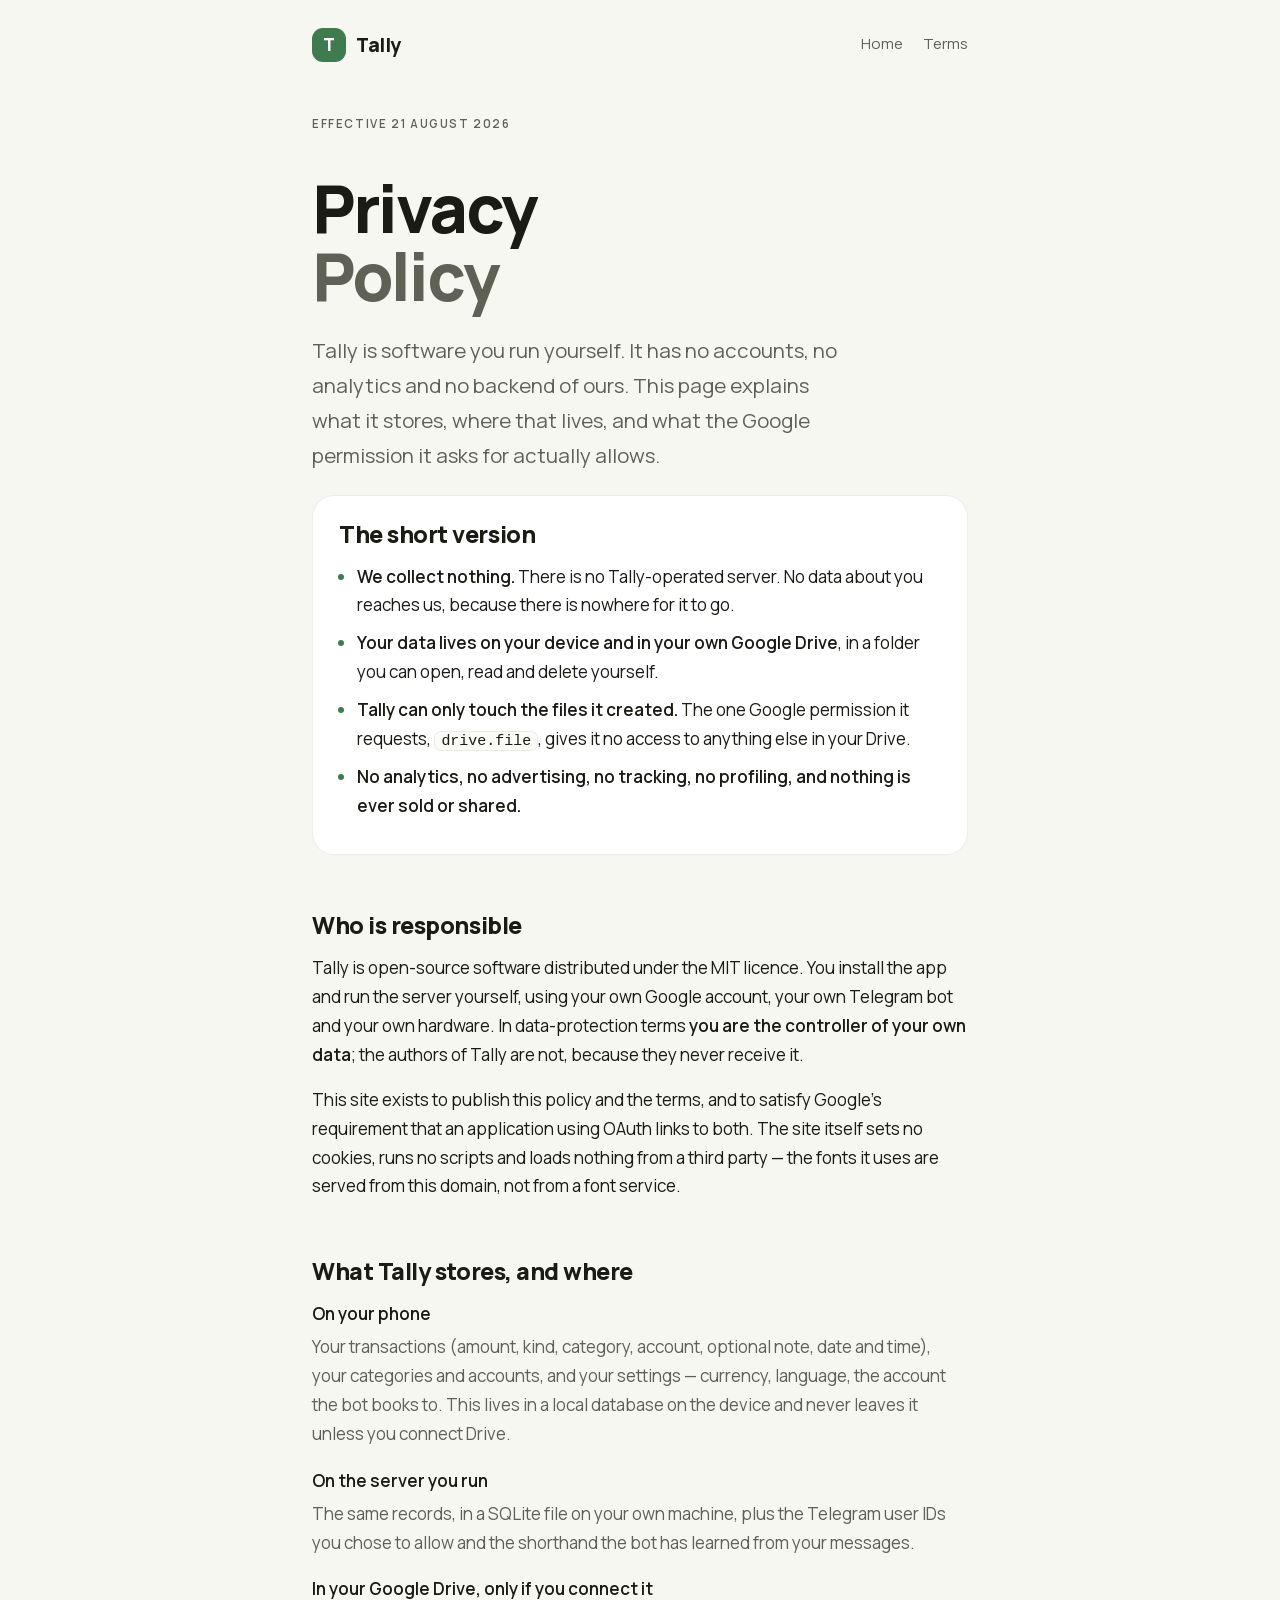
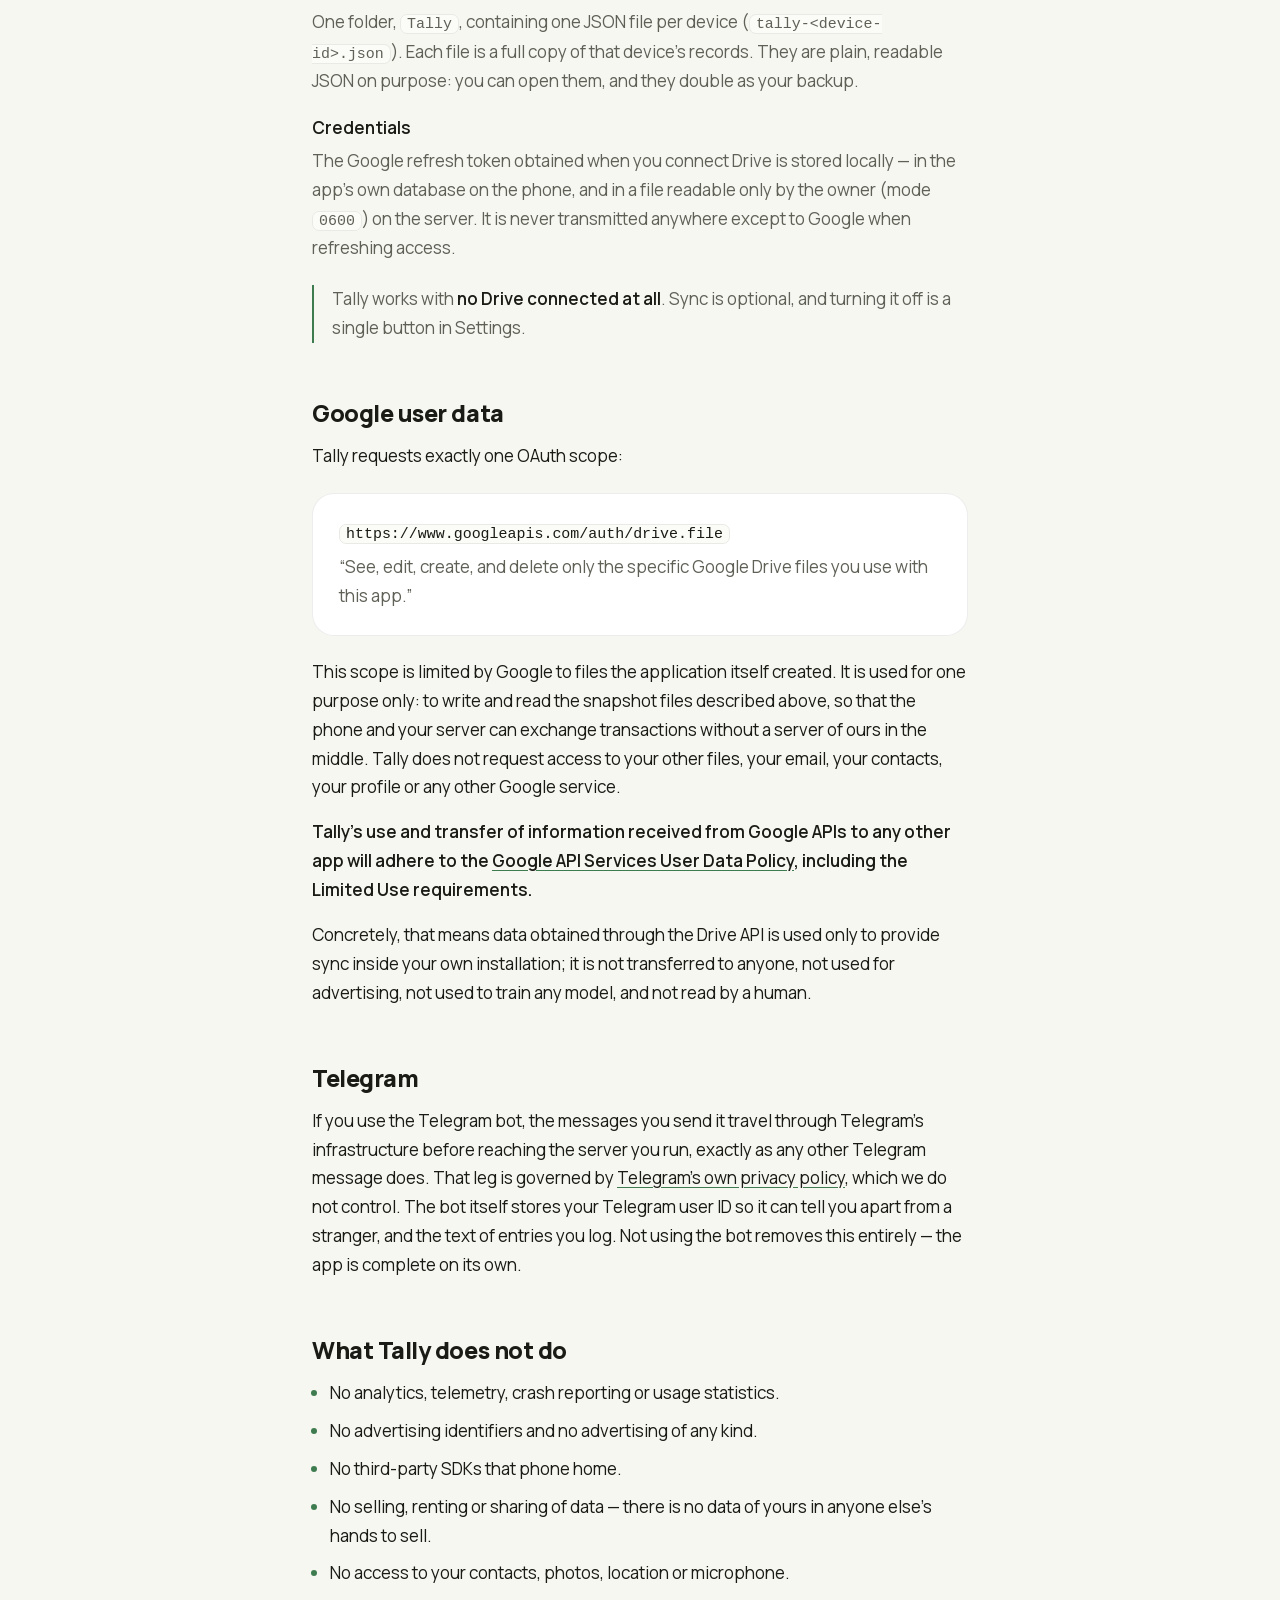
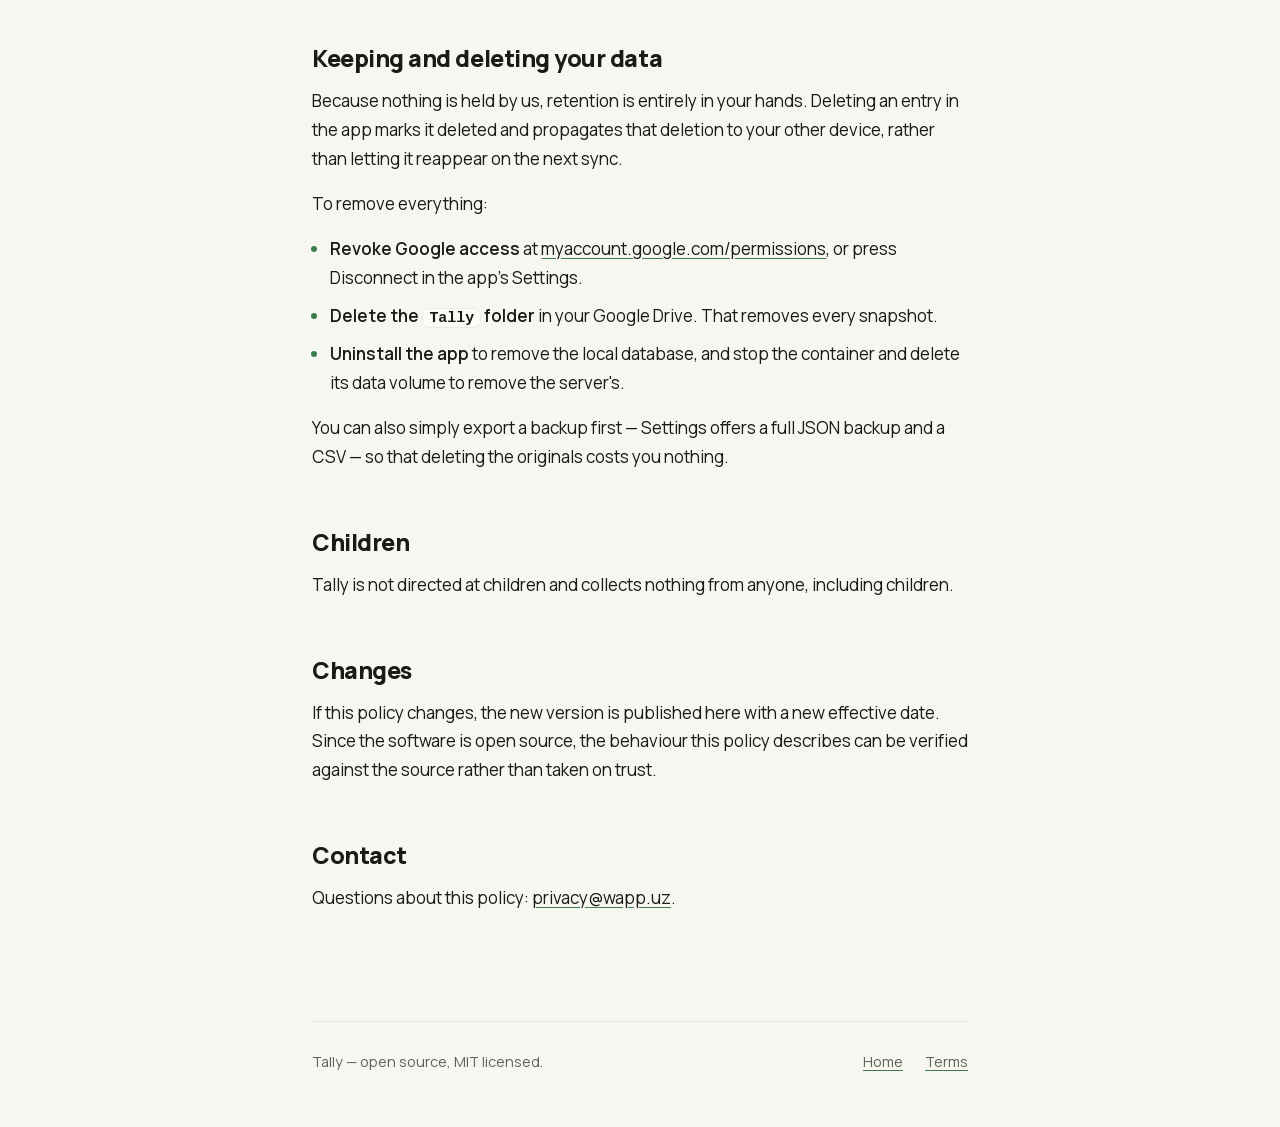
==== site/privacy.html @ 61df6c51 "Add static site for Tally with privacy policy and terms of service - Created a new directory 'site' " ====
<!doctype html>
<html lang="en">
<head>
<meta charset="utf-8">
<meta name="viewport" content="width=device-width, initial-scale=1">
<title>Privacy Policy — Tally</title>
<meta name="description" content="Tally is self-hosted: your data stays on your device and in your own Google Drive. Nothing is collected, stored or transmitted to the people who wrote it.">
<meta name="color-scheme" content="dark light">
<link rel="stylesheet" href="style.css">
<link rel="icon" href="data:image/svg+xml,<svg xmlns='http://www.w3.org/2000/svg' viewBox='0 0 100 100'><rect width='100' height='100' rx='28' fill='%23c8f55a'/><text y='72' x='50' text-anchor='middle' font-family='sans-serif' font-size='62' font-weight='bold' fill='%2310120b'>T</text></svg>">
</head>
<body>

<div class="wrap">

<header>
  <div class="bar">
    <a class="mark" href="index.html"><span class="glyph">T</span> Tally</a>
    <nav>
      <a href="index.html">Home</a>
      <a href="terms.html">Terms</a>
    </nav>
  </div>
</header>

<main>

  <p class="eyebrow">Effective 21 August 2026</p>
  <h1>Privacy<br><span class="quiet">Policy</span></h1>

  <p class="lede">
    Tally is software you run yourself. It has no accounts, no analytics and no
    backend of ours. This page explains what it stores, where that lives, and
    what the Google permission it asks for actually allows.
  </p>

  <div class="card">
    <h2 style="margin-top:0">The short version</h2>
    <ul>
      <li><strong>We collect nothing.</strong> There is no Tally-operated
        server. No data about you reaches us, because there is nowhere for it
        to go.</li>
      <li><strong>Your data lives on your device and in your own Google
        Drive</strong>, in a folder you can open, read and delete yourself.</li>
      <li><strong>Tally can only touch the files it created.</strong> The one
        Google permission it requests, <code>drive.file</code>, gives it no
        access to anything else in your Drive.</li>
      <li><strong>No analytics, no advertising, no tracking, no profiling, and
        nothing is ever sold or shared.</strong></li>
    </ul>
  </div>

  <h2>Who is responsible</h2>

  <p>
    Tally is open-source software distributed under the MIT licence. You install
    the app and run the server yourself, using your own Google account, your own
    Telegram bot and your own hardware. In data-protection terms
    <strong>you are the controller of your own data</strong>; the authors of
    Tally are not, because they never receive it.
  </p>

  <p>
    This site exists to publish this policy and the terms, and to satisfy
    Google's requirement that an application using OAuth links to both. The site
    itself sets no cookies, runs no scripts and loads nothing from a third
    party — the fonts it uses are served from this domain, not from a font
    service.
  </p>

  <h2>What Tally stores, and where</h2>

  <dl>
    <dt>On your phone</dt>
    <dd>Your transactions (amount, kind, category, account, optional note,
      date and time), your categories and accounts, and your settings —
      currency, language, the account the bot books to. This lives in a local
      database on the device and never leaves it unless you connect Drive.</dd>

    <dt>On the server you run</dt>
    <dd>The same records, in a SQLite file on your own machine, plus the
      Telegram user IDs you chose to allow and the shorthand the bot has learned
      from your messages.</dd>

    <dt>In your Google Drive, only if you connect it</dt>
    <dd>One folder, <code>Tally</code>, containing one JSON file per device
      (<code>tally-&lt;device-id&gt;.json</code>). Each file is a full copy of
      that device's records. They are plain, readable JSON on purpose: you can
      open them, and they double as your backup.</dd>

    <dt>Credentials</dt>
    <dd>The Google refresh token obtained when you connect Drive is stored
      locally — in the app's own database on the phone, and in a file readable
      only by the owner (mode <code>0600</code>) on the server. It is never
      transmitted anywhere except to Google when refreshing access.</dd>
  </dl>

  <p class="note">
    Tally works with <strong>no Drive connected at all</strong>. Sync is
    optional, and turning it off is a single button in Settings.
  </p>

  <h2>Google user data</h2>

  <p>
    Tally requests exactly one OAuth scope:
  </p>

  <div class="card">
    <p style="margin-bottom:6px"><code>https://www.googleapis.com/auth/drive.file</code></p>
    <p style="margin-bottom:0; color:var(--text-dim)">
      “See, edit, create, and delete only the specific Google Drive files you
      use with this app.”
    </p>
  </div>

  <p>
    This scope is limited by Google to files the application itself created. It
    is used for one purpose only: to write and read the snapshot files described
    above, so that the phone and your server can exchange transactions without a
    server of ours in the middle. Tally does not request access to your other
    files, your email, your contacts, your profile or any other Google service.
  </p>

  <p>
    <strong>Tally's use and transfer of information received from Google APIs to
    any other app will adhere to the
    <a href="https://developers.google.com/terms/api-services-user-data-policy" rel="noopener">Google
    API Services User Data Policy</a>, including the Limited Use
    requirements.</strong>
  </p>

  <p>
    Concretely, that means data obtained through the Drive API is used only to
    provide sync inside your own installation; it is not transferred to anyone,
    not used for advertising, not used to train any model, and not read by a
    human.
  </p>

  <h2>Telegram</h2>

  <p>
    If you use the Telegram bot, the messages you send it travel through
    Telegram's infrastructure before reaching the server you run, exactly as any
    other Telegram message does. That leg is governed by
    <a href="https://telegram.org/privacy" rel="noopener">Telegram's own privacy
    policy</a>, which we do not control. The bot itself stores your Telegram
    user ID so it can tell you apart from a stranger, and the text of entries you
    log. Not using the bot removes this entirely — the app is complete on its
    own.
  </p>

  <h2>What Tally does not do</h2>

  <ul>
    <li>No analytics, telemetry, crash reporting or usage statistics.</li>
    <li>No advertising identifiers and no advertising of any kind.</li>
    <li>No third-party SDKs that phone home.</li>
    <li>No selling, renting or sharing of data — there is no data of yours in
      anyone else's hands to sell.</li>
    <li>No access to your contacts, photos, location or microphone.</li>
  </ul>

  <h2>Keeping and deleting your data</h2>

  <p>
    Because nothing is held by us, retention is entirely in your hands. Deleting
    an entry in the app marks it deleted and propagates that deletion to your
    other device, rather than letting it reappear on the next sync.
  </p>

  <p>To remove everything:</p>

  <ul>
    <li><strong>Revoke Google access</strong> at
      <a href="https://myaccount.google.com/permissions" rel="noopener">myaccount.google.com/permissions</a>,
      or press Disconnect in the app's Settings.</li>
    <li><strong>Delete the <code>Tally</code> folder</strong> in your Google
      Drive. That removes every snapshot.</li>
    <li><strong>Uninstall the app</strong> to remove the local database, and
      stop the container and delete its data volume to remove the server's.</li>
  </ul>

  <p>
    You can also simply export a backup first — Settings offers a full JSON
    backup and a CSV — so that deleting the originals costs you nothing.
  </p>

  <h2>Children</h2>

  <p>
    Tally is not directed at children and collects nothing from anyone,
    including children.
  </p>

  <h2>Changes</h2>

  <p>
    If this policy changes, the new version is published here with a new
    effective date. Since the software is open source, the behaviour this policy
    describes can be verified against the source rather than taken on trust.
  </p>

  <h2>Contact</h2>

  <p>
    Questions about this policy: <a href="mailto:privacy@wapp.uz">privacy@wapp.uz</a>.
  </p>

</main>

<footer>
  <div class="footer-row">
    <span>Tally — open source, MIT licensed.</span>
    <span class="spacer"></span>
    <a href="index.html">Home</a>
    <a href="terms.html">Terms</a>
  </div>
</footer>

</div>
</body>
</html>
---- site/style.css ----
/* Tally — the "calm ledger" design language from docs/DESIGN.md, on the web.
   Dark-first, one lime accent, oversized type contrast, hairline borders.
   Everything is local: no CDN, no webfont service, no analytics. A privacy
   page that phones a third party to render itself is not one. */

@font-face {
  font-family: 'Manrope';
  src: url('fonts/Manrope-Regular.ttf') format('truetype');
  font-weight: 400;
  font-display: swap;
}
@font-face {
  font-family: 'Manrope';
  src: url('fonts/Manrope-SemiBold.ttf') format('truetype');
  font-weight: 600;
  font-display: swap;
}
@font-face {
  font-family: 'Manrope';
  src: url('fonts/Manrope-ExtraBold.ttf') format('truetype');
  font-weight: 800;
  font-display: swap;
}

:root {
  --bg: #0e0f0c;
  --surface: #171814;
  --surface-raised: #1e201a;
  --border: #ffffff14;
  --text: #f4f5ef;
  --text-dim: #9a9c92;
  --accent: #c8f55a;
  --on-accent: #10120b;
  --radius: 22px;
  --measure: 44rem;
}

@media (prefers-color-scheme: light) {
  :root {
    --bg: #f7f7f2;
    --surface: #ffffff;
    --surface-raised: #fbfbf7;
    --border: #00000012;
    --text: #191b14;
    --text-dim: #5f6157;
    --accent: #3e7c4f;
    --on-accent: #ffffff;
  }
}

*, *::before, *::after { box-sizing: border-box; }

html { -webkit-text-size-adjust: 100%; }

body {
  margin: 0;
  background: var(--bg);
  color: var(--text);
  font-family: 'Manrope', ui-sans-serif, system-ui, -apple-system,
    'Segoe UI', Roboto, sans-serif;
  font-size: 17px;
  line-height: 1.7;
  font-weight: 400;
  -webkit-font-smoothing: antialiased;
}

.wrap {
  max-width: var(--measure);
  margin: 0 auto;
  padding: 0 24px;
}

/* ---- header ------------------------------------------------------------ */

header {
  padding: 28px 0 8px;
}

.bar {
  display: flex;
  align-items: center;
  gap: 12px;
  flex-wrap: wrap;
}

.mark {
  display: flex;
  align-items: center;
  gap: 10px;
  text-decoration: none;
  color: inherit;
  font-weight: 800;
  font-size: 19px;
  letter-spacing: -0.02em;
}

.mark .glyph {
  width: 34px;
  height: 34px;
  border-radius: 11px;
  background: var(--accent);
  color: var(--on-accent);
  display: grid;
  place-items: center;
  font-weight: 800;
  font-size: 17px;
}

nav {
  margin-left: auto;
  display: flex;
  gap: 20px;
  font-size: 15px;
}

nav a {
  color: var(--text-dim);
  text-decoration: none;
  border-bottom: 1px solid transparent;
  padding-bottom: 2px;
}
nav a:hover, nav a:focus-visible { color: var(--text); border-color: var(--accent); }

/* ---- type -------------------------------------------------------------- */

h1 {
  font-weight: 800;
  letter-spacing: -0.035em;
  line-height: 1.05;
  font-size: clamp(2.6rem, 8vw, 4.1rem);
  margin: 40px 0 0;
  text-wrap: balance;
}

h1 .quiet { color: var(--text-dim); }

.lede {
  font-size: clamp(1.05rem, 2.6vw, 1.28rem);
  color: var(--text-dim);
  margin: 22px 0 0;
  max-width: 34rem;
  text-wrap: pretty;
}

h2 {
  font-weight: 800;
  letter-spacing: -0.02em;
  font-size: 1.45rem;
  line-height: 1.25;
  margin: 56px 0 14px;
  text-wrap: balance;
}

h3 {
  font-weight: 600;
  font-size: 1.05rem;
  margin: 32px 0 8px;
  letter-spacing: -0.01em;
}

p { margin: 0 0 16px; text-wrap: pretty; }

/* When the date line opens the page it needs the space h1 would have taken,
   or it reads as a second line of the header bar. */
main > .eyebrow:first-child { margin-top: 44px; }

.eyebrow {
  text-transform: uppercase;
  letter-spacing: 0.14em;
  font-size: 0.72rem;
  font-weight: 600;
  color: var(--text-dim);
  margin: 0 0 6px;
}

a { color: var(--text); text-decoration-color: var(--accent); text-underline-offset: 3px; }
a:hover { text-decoration-thickness: 2px; }

strong { font-weight: 600; }

code {
  font-family: ui-monospace, SFMono-Regular, Menlo, monospace;
  font-size: 0.88em;
  background: var(--surface-raised);
  border: 1px solid var(--border);
  border-radius: 7px;
  padding: 1px 6px;
  word-break: break-word;
}

ul { margin: 0 0 16px; padding-left: 1.15rem; }
li { margin-bottom: 9px; }
li::marker { color: var(--accent); }

/* ---- blocks ------------------------------------------------------------ */

.card {
  background: var(--surface);
  border: 1px solid var(--border);
  border-radius: var(--radius);
  padding: 24px 26px;
  margin: 22px 0;
}

.card :where(h2, h3):first-child { margin-top: 0; }
.card p:last-child, .card ul:last-child { margin-bottom: 0; }

/* Three across, then one per row. An auto-fit track wrapped 2 + 1 at the
   measure this page uses, which leaves a hole where the third card should be. */
.grid {
  display: grid;
  gap: 14px;
  grid-template-columns: repeat(3, 1fr);
  margin: 26px 0;
}

/* The three cards break out past the prose measure. A third of a 44rem column
   is four words a line, which is not reading. */
@media (min-width: 56rem) {
  .grid {
    width: calc(100% + 7rem);
    margin-inline: -3.5rem;
  }
}

@media (max-width: 46rem) {
  .grid { grid-template-columns: 1fr; }
}

.grid .card { margin: 0; padding: 22px; }

.grid h3 { margin: 0 0 6px; font-weight: 800; letter-spacing: -0.01em; }
.grid p { color: var(--text-dim); font-size: 0.95rem; margin: 0; }

.emoji { font-size: 1.5rem; line-height: 1; display: block; margin-bottom: 12px; }

.pill {
  display: inline-block;
  background: var(--surface-raised);
  border: 1px solid var(--border);
  border-radius: 999px;
  padding: 5px 13px;
  font-size: 0.82rem;
  font-weight: 600;
  color: var(--text-dim);
  margin: 0 6px 8px 0;
}

.note {
  border-left: 2px solid var(--accent);
  padding-left: 18px;
  margin: 22px 0;
  color: var(--text-dim);
}

.note strong { color: var(--text); }

dl { margin: 0; }
dt { font-weight: 600; margin-top: 18px; }
dt:first-child { margin-top: 0; }
dd { margin: 4px 0 0; color: var(--text-dim); }

/* ---- footer ------------------------------------------------------------ */

footer {
  margin-top: 84px;
  border-top: 1px solid var(--border);
  padding: 28px 0 56px;
  color: var(--text-dim);
  font-size: 0.9rem;
}

footer a { color: var(--text-dim); }

.footer-row {
  display: flex;
  gap: 8px 22px;
  flex-wrap: wrap;
  align-items: baseline;
}

.footer-row .spacer { margin-left: auto; }

main { padding-bottom: 8px; }

:target { scroll-margin-top: 24px; }

@media (max-width: 34rem) {
  body { font-size: 16px; }
  .card { padding: 20px; }
}
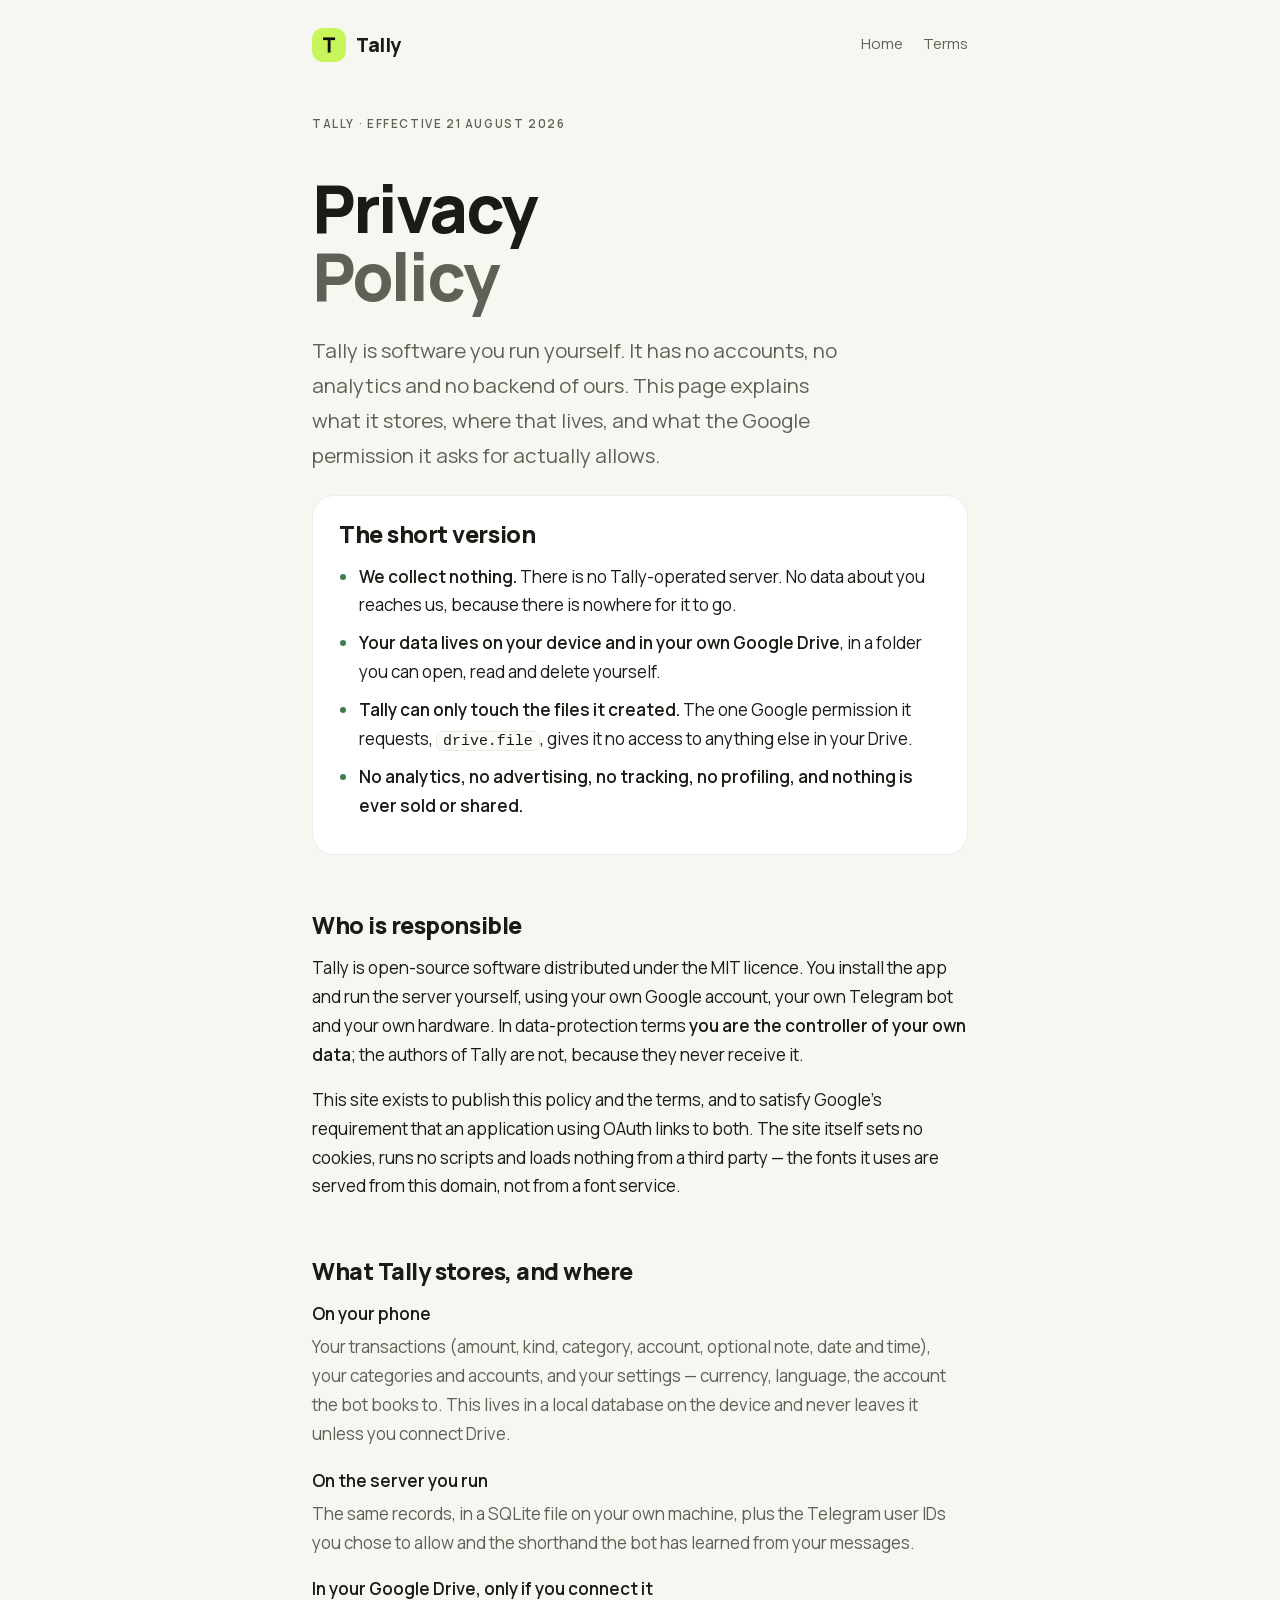
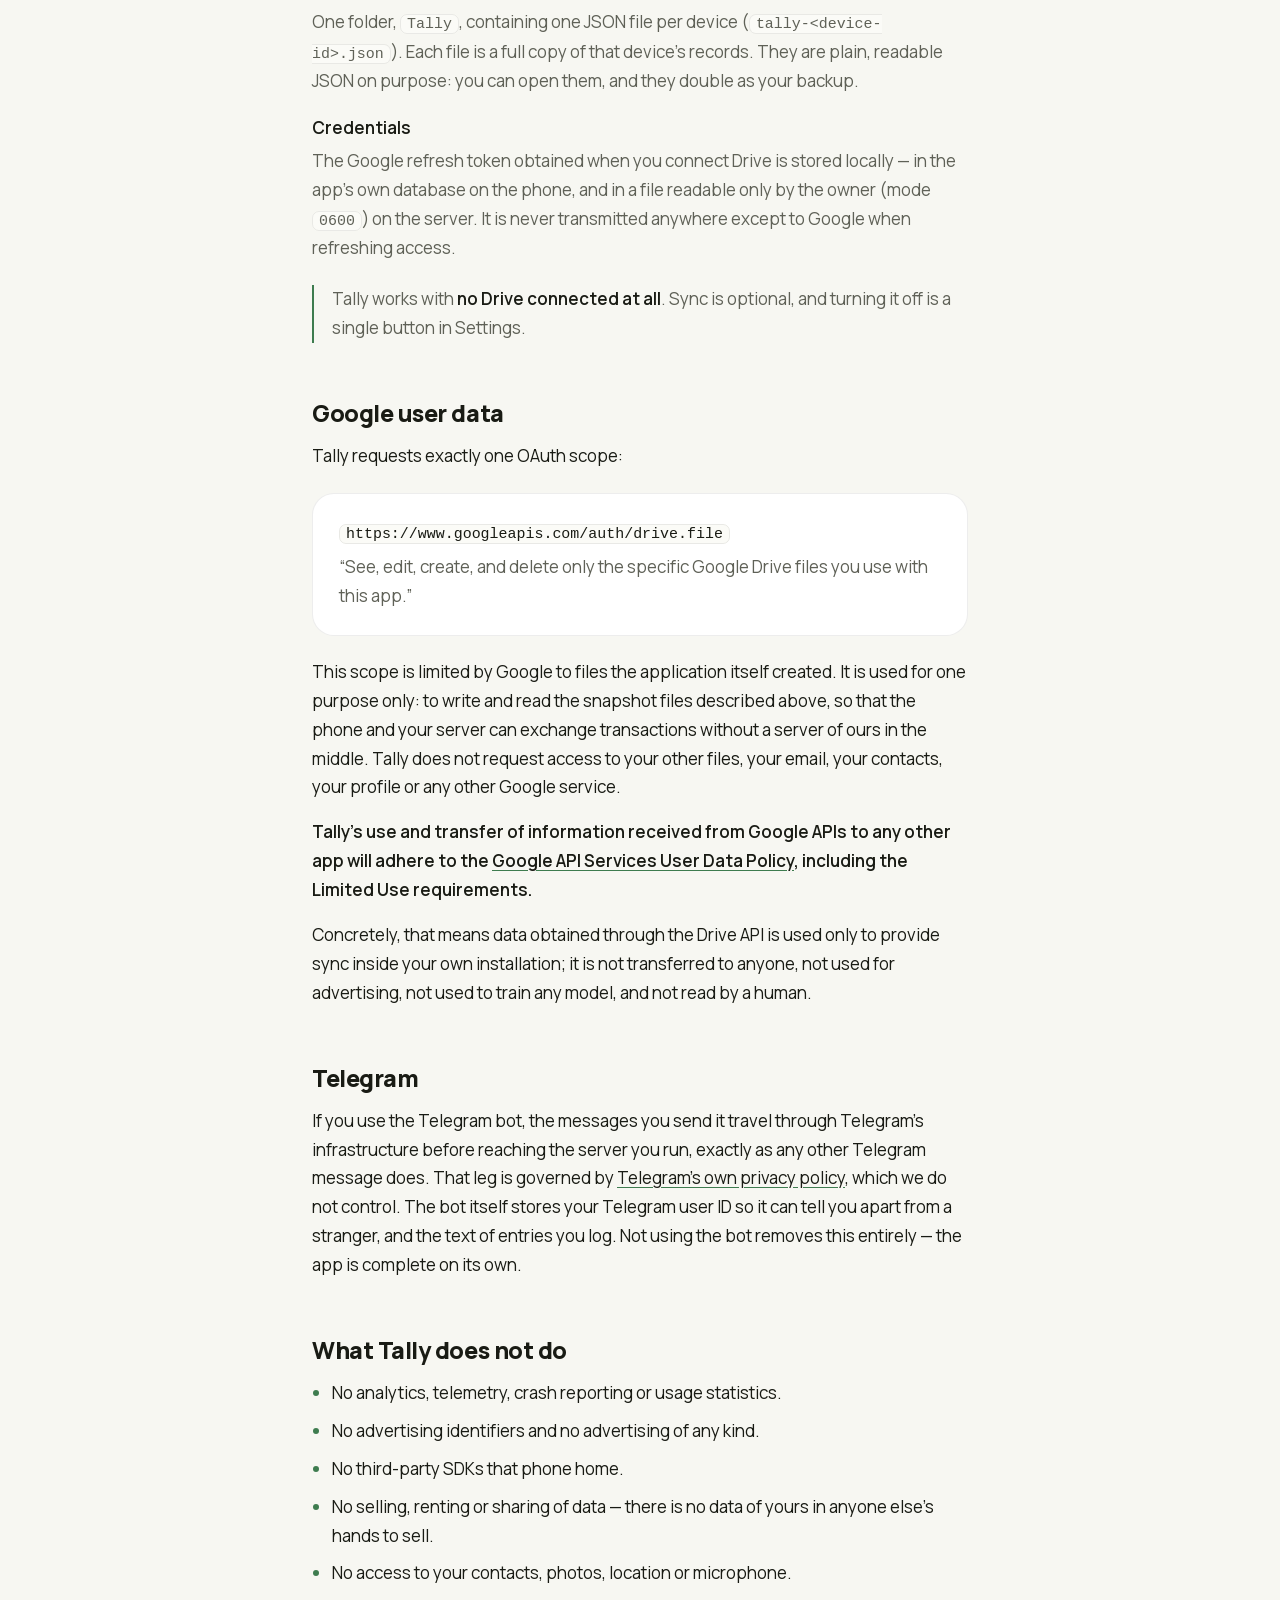
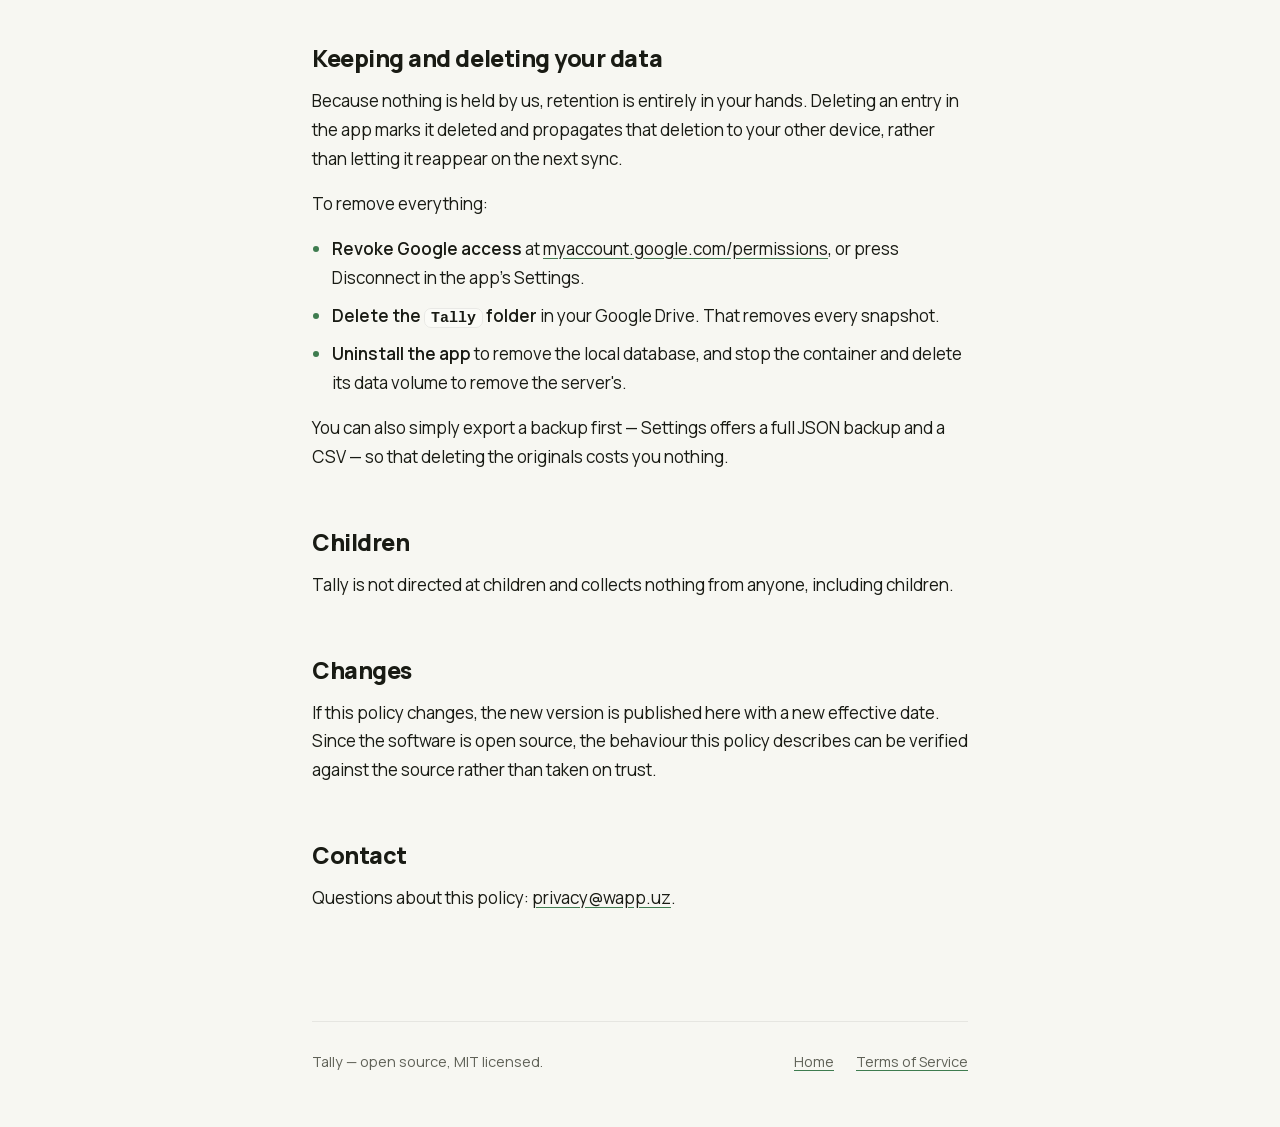
==== commit 4a2c5862: "feat: update OAuth consent screen requirements and improve site branding" ====
--- a/site/privacy.html
+++ b/site/privacy.html
@@ -7,7 +7,7 @@
 <meta name="description" content="Tally is self-hosted: your data stays on your device and in your own Google Drive. Nothing is collected, stored or transmitted to the people who wrote it.">
 <meta name="color-scheme" content="dark light">
 <link rel="stylesheet" href="style.css">
-<link rel="icon" href="data:image/svg+xml,<svg xmlns='http://www.w3.org/2000/svg' viewBox='0 0 100 100'><rect width='100' height='100' rx='28' fill='%23c8f55a'/><text y='72' x='50' text-anchor='middle' font-family='sans-serif' font-size='62' font-weight='bold' fill='%2310120b'>T</text></svg>">
+<link rel="icon" href="tally-logo-120.png">
 </head>
 <body>
 
@@ -15,17 +15,17 @@
 
 <header>
   <div class="bar">
-    <a class="mark" href="index.html"><span class="glyph">T</span> Tally</a>
+    <a class="mark" href="/"><img class="glyph" src="tally-logo-120.png" width="34" height="34" alt="Tally logo"> Tally</a>
     <nav>
-      <a href="index.html">Home</a>
-      <a href="terms.html">Terms</a>
+      <a href="/">Home</a>
+      <a href="/terms">Terms</a>
     </nav>
   </div>
 </header>
 
 <main>
 
-  <p class="eyebrow">Effective 21 August 2026</p>
+  <p class="eyebrow">Tally · Effective 21 August 2026</p>
   <h1>Privacy<br><span class="quiet">Policy</span></h1>
 
   <p class="lede">
@@ -213,8 +213,8 @@
   <div class="footer-row">
     <span>Tally — open source, MIT licensed.</span>
     <span class="spacer"></span>
-    <a href="index.html">Home</a>
-    <a href="terms.html">Terms</a>
+    <a href="/">Home</a>
+    <a href="/terms">Terms of Service</a>
   </div>
 </footer>
 
--- a/site/style.css
+++ b/site/style.css
@@ -94,7 +94,7 @@
   letter-spacing: -0.02em;
 }
 
-.mark .glyph {
+.mark .glyph:not(img) {
   width: 34px;
   height: 34px;
   border-radius: 11px;
@@ -133,6 +133,24 @@
 }
 
 h1 .quiet { color: var(--text-dim); }
+
+/* The sentence directly under the app name, and the most important one on the
+   site: it is what a reviewer reads to answer "what is this app for?". Full
+   ink, not the dim colour, and set below the name so the NAME still wins. */
+.tagline {
+  font-weight: 600;
+  letter-spacing: -0.015em;
+  line-height: 1.4;
+  font-size: clamp(1.15rem, 2.9vw, 1.42rem);
+  color: var(--text);
+  margin: 16px 0 0;
+  max-width: 36rem;
+  text-wrap: pretty;
+}
+
+/* The header mark is an <img> of the same file uploaded to the OAuth consent
+   screen, so the branding is identical on both. */
+img.glyph { border-radius: 11px; display: block; }
 
 .lede {
   font-size: clamp(1.05rem, 2.6vw, 1.28rem);
@@ -188,9 +206,10 @@
   word-break: break-word;
 }
 
-ul { margin: 0 0 16px; padding-left: 1.15rem; }
+ul, ol { margin: 0 0 16px; padding-left: 1.25rem; }
 li { margin-bottom: 9px; }
-li::marker { color: var(--accent); }
+li::marker { color: var(--accent); font-weight: 600; }
+ol { counter-reset: none; }
 
 /* ---- blocks ------------------------------------------------------------ */
 
